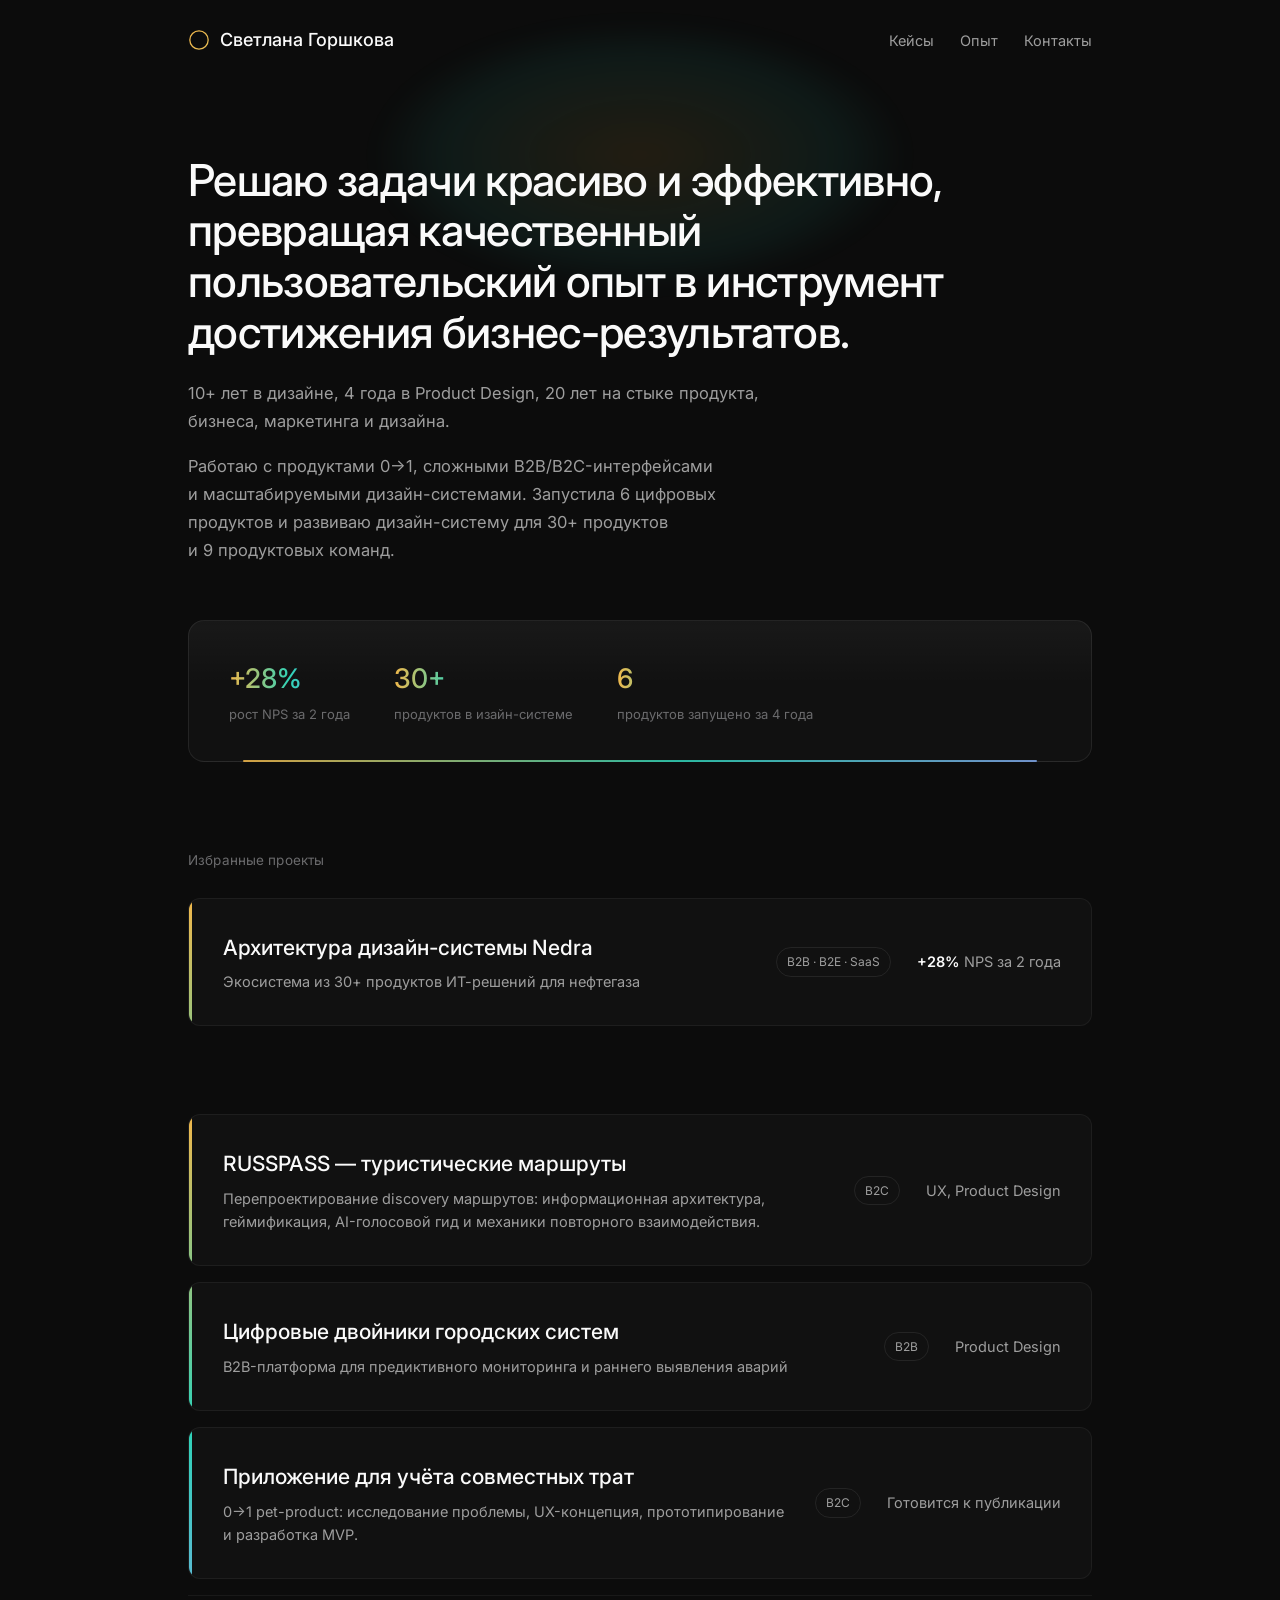
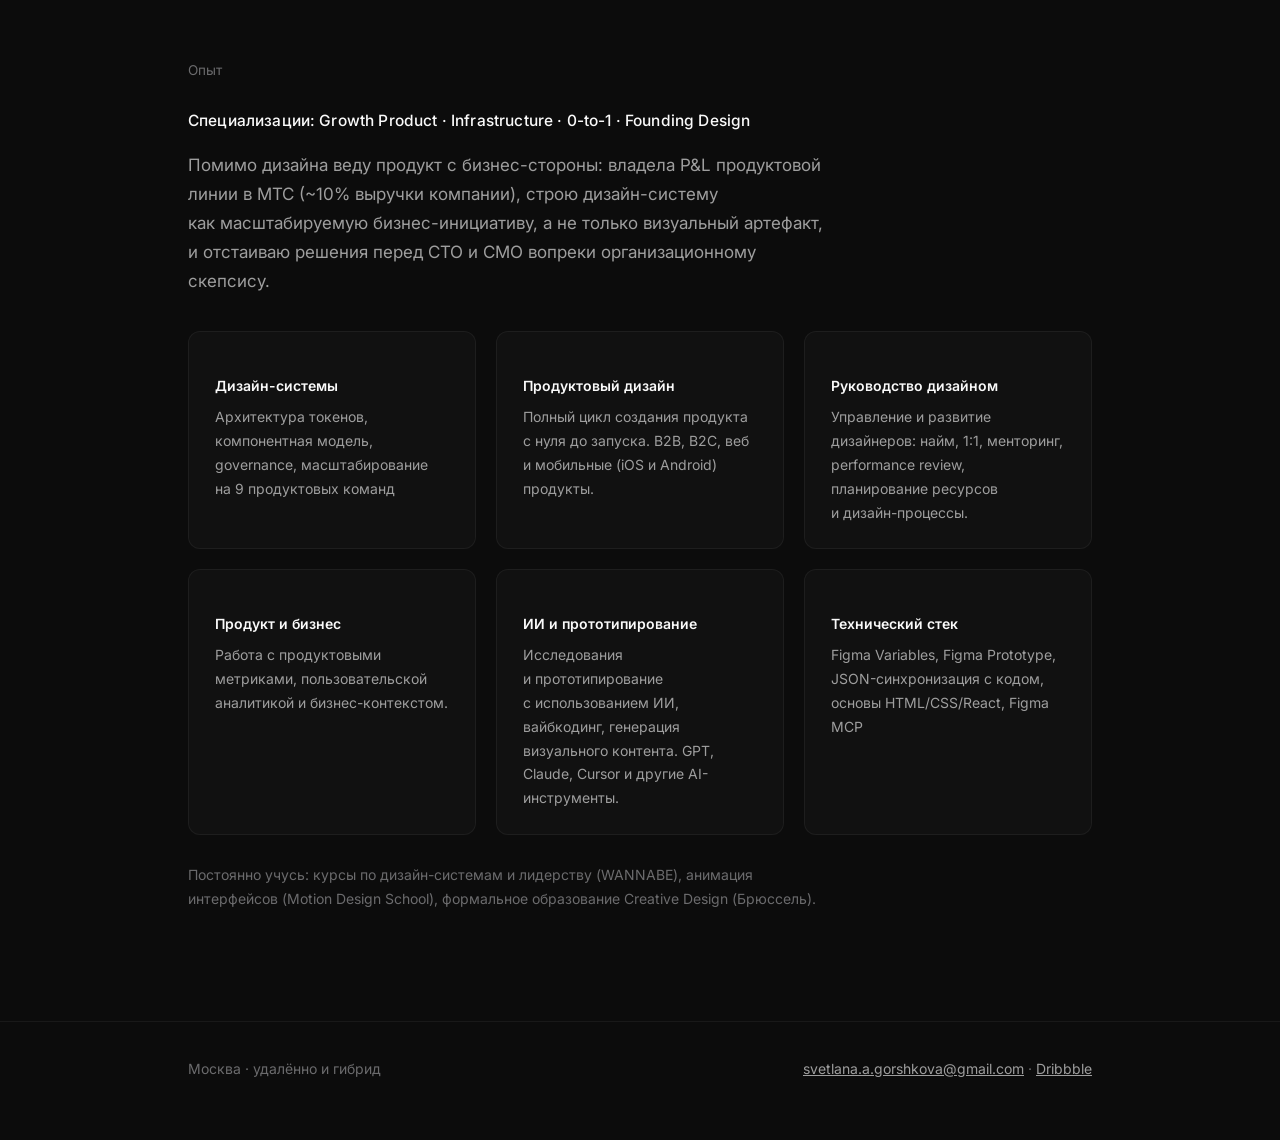
==== index.html @ e8f3c900 "Update index.html" ====
<!DOCTYPE html>
<html lang="ru">
<head>
<meta charset="UTF-8">
<meta name="viewport" content="width=device-width, initial-scale=1">
<title>Светлана Горшкова — Lead Product Design</title>
<meta name="description" content="Lead Product Design. Строю дизайн-системы для&nbsp;мультипродуктовых экосистем, веду продукты от&nbsp;идеи до&nbsp;продакшена.">
<link rel="stylesheet" href="styles.css">
</head>
<body>

<nav class="topnav">
  <div class="wrap">
    <a href="index.html" class="brand">
      <svg class="mark" viewBox="0 0 24 24" fill="none"><circle cx="12" cy="12" r="10" stroke="url(#g1)" stroke-width="1.4"/><defs><linearGradient id="g1" x1="0" y1="0" x2="24" y2="24"><stop offset="0%" stop-color="#F2B84B"/><stop offset="55%" stop-color="#2FD3B8"/><stop offset="100%" stop-color="#7FA6E8"/></linearGradient></defs></svg>
      Светлана Горшкова
    </a>
    <div class="links">
      <a href="#cases">Кейсы</a>
      <a href="#about">Опыт</a>
      <a href="#contact">Контакты</a>
    </div>
  </div>
</nav>

<header class="hero">
  <div class="hero-glow"></div>
  <div class="wrap">
    <h1 data-enter data-delay="0">Решаю задачи красиво и&nbsp;эффективно, превращая качественный пользовательский опыт в&nbsp;инструмент достижения бизнес-результатов.</h1>
    <p class="role" data-enter data-delay="120">10+ лет в&nbsp;дизайне, 4 года в&nbsp;Product Design, 20 лет на&nbsp;стыке продукта, бизнеса, маркетинга и&nbsp;дизайна.</p>
    <p class="role" data-enter data-delay="170">Работаю с&nbsp;продуктами 0→1, сложными B2B/B2C-интерфейсами и&nbsp;масштабируемыми дизайн-системами. Запустила 6&nbsp;цифровых продуктов и&nbsp;развиваю дизайн-систему для 30+ продуктов и&nbsp;9&nbsp;продуктовых команд.</p>

    <div class="stat-card" data-enter data-delay="260">
      <div class="stat-row">
        <div class="stat"><div class="num">+28%</div><div class="label">рост NPS за&nbsp;2&nbsp;года</div></div>
        <div class="stat"><div class="num">30+</div><div class="label">продуктов в&nbsp;изайн-системе</div></div>
        <div class="stat"><div class="num">6</div><div class="label">продуктов запущено за&nbsp;4&nbsp;года</div></div>
      </div>
    </div>
  </div>
</header>

<main class="wrap">
  <section id="cases" class="case-list">
    <div class="section-label" data-enter data-delay="320">Избранные проекты</div>

  <a href="case-nedra-design-system.html" class="case-row navy" data-enter data-delay="360">
      <span class="meta">
        <div class="ctitle">Архитектура дизайн-системы Nedra</div>
        <div class="csub">Экосистема из&nbsp;30+&nbsp;продуктов ИТ-решений для&nbsp;нефтегаза</div>
      </span>
      <span class="tag">B2B · B2E · SaaS</span>
      <span class="cresult"><strong>+28%</strong> NPS за&nbsp;2&nbsp;года</span>
    </a>
  </section>
  
  <a href="case-russpass.html" class="case-row amber" data-enter data-delay="410">
      <span class="meta">
        <div class="ctitle">RUSSPASS — туристические маршруты</div>
        <div class="csub">Перепроектирование discovery маршрутов: информационная архитектура, геймификация, AI-голосовой гид и&nbsp;механики повторного взаимодействия.</div>
      </span>
      <span class="tag">B2C</span>
      <span class="cresult">UX, Product Design</span>
    </a>

    <a href="case-mosvodokanal.html" class="case-row teal" data-enter data-delay="460">
      <span class="meta">
        <div class="ctitle">Цифровые двойники городских систем</div>
        <div class="csub">B2B-платформа для предиктивного мониторинга и&nbsp;раннего выявления аварий</div>
      </span>
      <span class="tag">B2B</span>
      <span class="cresult">Product Design</span>
    </a>

    <a href="case-chesnok.html" class="case-row brick" data-enter data-delay="510">
      <span class="meta">
        <div class="ctitle">Приложение для&nbsp;учёта совместных трат</div>
        <div class="csub">0→1 pet-product: исследование проблемы, UX-концепция, прототипирование и&nbsp;разработка MVP.</div>
      </span>
      <span class="tag">B2C</span>
      <span class="cresult">Готовится к&nbsp;публикации</span>
    </a>

  <section id="about" class="about">
    <div class="section-label" data-enter data-delay="560">Опыт</div>
    <p style="max-width:640px; font-size:15.5px; font-weight:500; color:var(--heading); letter-spacing:0.01em;" data-enter data-delay="590">Специализации: Growth Product · Infrastructure · 0-to-1 · Founding Design</p>
    <p data-enter data-delay="620">Помимо дизайна веду продукт с&nbsp;бизнес-стороны: владела P&amp;L продуктовой линии в&nbsp;МТС (~10% выручки компании), строю дизайн-систему как&nbsp;масштабируемую бизнес-инициативу, а&nbsp;не&nbsp;только визуальный артефакт, и&nbsp;отстаиваю решения перед&nbsp;CTO и&nbsp;CMO вопреки организационному скепсису.</p>

    <div class="skills-grid">
      <div data-enter data-delay="660">
        <h4>Дизайн-системы</h4>
        <p>Архитектура токенов, компонентная модель, governance, масштабирование на&nbsp;9&nbsp;продуктовых команд</p>
      </div>
      <div data-enter data-delay="690">
        <h4>Продуктовый дизайн</h4>
        <p>Полный цикл создания продукта с&nbsp;нуля до&nbsp;запуска. B2B, B2C, веб и&nbsp;мобильные (iOS и&nbsp;Android) продукты.</p>
      </div>
      <div data-enter data-delay="720">
        <h4>Руководство дизайном</h4>
        <p>Управление и&nbsp;развитие дизайнеров: найм, 1:1, менторинг, performance review, планирование ресурсов и&nbsp;дизайн-процессы.</p>
      </div>
      <div data-enter data-delay="750">
        <h4>Продукт и бизнес</h4>
        <p>Работа с&nbsp;продуктовыми метриками, пользовательской аналитикой и&nbsp;бизнес-контекстом.</p>
      </div>
      <div data-enter data-delay="780">
        <h4>ИИ и прототипирование</h4>
        <p>Исследования и&nbsp;прототипирование с&nbsp;использованием ИИ, вайбкодинг, генерация визуального контента. GPT, Claude, Cursor и&nbsp;другие AI-инструменты.</p>
      </div>
      <div data-enter data-delay="810">
        <h4>Технический стек</h4>
        <p>Figma Variables, Figma Prototype, JSON-синхронизация с&nbsp;кодом, основы HTML/CSS/React, Figma MCP</p>
      </div>
    </div>

    <p style="margin-top:28px; font-size:14px; color:var(--faint);" data-enter data-delay="850">Постоянно учусь: курсы по&nbsp;дизайн-системам и&nbsp;лидерству (WANNABE), анимация интерфейсов (Motion Design School), формальное образование Creative Design (Брюссель).</p>
  </section>
</main>

<footer>
  <div class="wrap" style="display:flex; justify-content:space-between; flex-wrap:wrap; gap:12px; width:100%;">
    <span>Москва &middot; удалённо и&nbsp;гибрид</span>
    <span><a href="mailto:svetlana.a.gorshkova@gmail.com">svetlana.a.gorshkova@gmail.com</a> &middot; <a href="https://dribbble.com/hagedis">Dribbble</a></span>
  </div>
</footer>

<script src="entrance.js"></script>
</body>
</html>
---- styles.css ----
@import url('https://fonts.googleapis.com/css2?family=Inter:wght@400;500;600;700&display=swap');

:root {
  --bg: #0c0c0c;
  --box: #111111;
  --box-raised: #161616;
  --hairline: rgba(255,255,255,0.08);
  --hairline-soft: rgba(255,255,255,0.055);
  --heading: #fafafa;
  --subtitle: #9e9e9e;
  --faint: #6b6b6d;

  --teal: #2FD3B8;
  --teal-dim: rgba(47,211,184,0.14);
  --amber: #F2B84B;
  --amber-dim: rgba(242,184,75,0.14);
  --brick: #F0836A;
  --brick-dim: rgba(240,131,106,0.14);
  --navy: #7FA6E8;
  --navy-dim: rgba(127,166,232,0.14);

  --grad: linear-gradient(90deg, var(--amber) 0%, var(--teal) 55%, var(--navy) 100%);
  --max-w: 720px;
}

* { box-sizing: border-box; }
html { scroll-behavior: smooth; overflow-x: hidden; }
body { overflow-x: hidden; }
@media (prefers-reduced-motion: reduce) { html { scroll-behavior: auto; } }

body {
  margin: 0;
  background: var(--bg);
  color: var(--heading);
  font-family: 'Inter', -apple-system, sans-serif;
  font-size: 17px;
  line-height: 1.6;
  -webkit-font-smoothing: antialiased;
}

h1, h2, h3 {
  font-family: 'Inter', -apple-system, sans-serif;
  font-weight: 500;
  letter-spacing: -0.02em;
  line-height: 1.15;
  color: var(--heading);
  margin: 0;
}

a { color: inherit; }
img, svg { max-width: 100%; display: block; }

.wrap { max-width: 960px; margin: 0 auto; padding: 0 28px; }
.narrow { max-width: var(--max-w); margin: 0 auto; padding: 0 28px; }

/* ===== entrance ===== */
[data-enter] { opacity: 0; }
.hl-mask { display: block; overflow: hidden; padding-bottom: 0.16em; margin-bottom: -0.16em; }
.hl-line { display: block; opacity: 0; transform: translateY(60%); }
html.entrance-off [data-enter] { opacity: 1 !important; }
html.entrance-off .hl-line { opacity: 1 !important; transform: none !important; }

/* ===== nav ===== */
.topnav { padding: 26px 0 0; }
.topnav .wrap { display: flex; justify-content: space-between; align-items: center; gap: 16px; flex-wrap: wrap; }
.topnav .brand { font-family: 'Inter', sans-serif; font-size: 18px; font-weight: 500; text-decoration: none; color: var(--heading); display:flex; align-items:center; gap:10px; }
.topnav .brand .mark { width: 22px; height: 22px; flex-shrink: 0; }
.topnav .links { display: flex; gap: 26px; font-size: 14.5px; color: var(--subtitle); }
.topnav .links a { text-decoration: none; transition: color .18s ease; }
.topnav .links a:hover { color: var(--heading); }

/* ===== hero ===== */
.hero { padding: 100px 0 0; position: relative; }
.hero-glow {
  position: absolute; top: -80px; left: 50%; transform: translateX(-50%);
  width: 720px; height: 360px; pointer-events: none; z-index: 0;
  background: radial-gradient(closest-side, rgba(242,184,75,0.10), rgba(47,211,184,0.07) 55%, transparent 75%);
  filter: blur(10px);
}
.hero > .wrap { position: relative; z-index: 1; }
.hero h1 {
  font-size: clamp(30px, 4.4vw, 44px);
  max-width: 800px;
  letter-spacing: -0.015em;
}
.hero .role { margin-top: 22px; font-size: 16.5px; color: var(--subtitle); max-width: 600px; line-height: 1.7; }
.hero .role + .role { margin-top: 14px; }

/* composer-style card for stats */
.stat-card {
  margin-top: 56px;
  background: linear-gradient(180deg, rgba(255,255,255,0.03), rgba(255,255,255,0) 45%), var(--box);
  border: 1px solid var(--hairline);
  border-radius: 16px;
  padding: 36px clamp(24px,3.5vw,40px);
  position: relative;
  isolation: isolate;
}
.stat-card::after {
  content: ""; position: absolute; left: 6%; right: 6%; bottom: -1px; height: 2px;
  background: var(--grad); border-radius: 2px; opacity: 0.85; z-index: -1;
  filter: blur(0.3px);
}
.stat-row { display: flex; flex-wrap: wrap; gap: 44px; }
.stat .num {
  font-family: 'Inter', sans-serif; font-size: 27px; font-weight: 500;
  background-image: var(--grad);
  background-size: 110px 100%;
  background-repeat: no-repeat;
  -webkit-background-clip: text; background-clip: text; color: transparent;
}
.stat .label { font-size: 13px; color: var(--faint); margin-top: 4px; }

/* ===== case list ===== */
.case-list { margin: 88px 0; }
.section-label { font-size: 13.5px; color: var(--faint); margin-bottom: 26px; letter-spacing: 0.01em; }
.case-row {
  display: flex; align-items: center; gap: 26px;
  padding: 32px 30px 32px 34px; margin-bottom: 16px;
  border: 1px solid var(--hairline-soft);
  border-radius: 12px;
  background: var(--box);
  text-decoration: none; color: inherit;
  position: relative; overflow: hidden;
  transition: border-color .2s ease, background .2s ease, transform .2s ease;
}
.case-row::before {
  content: ""; position: absolute; left: 0; top: 0; bottom: 0; width: 3px;
  background-image: linear-gradient(180deg, var(--amber) 0%, var(--teal) 50%, var(--navy) 100%);
  background-repeat: no-repeat;
  background-size: 100% 560px;
}
.case-row:nth-of-type(1)::before { background-position: 0 0; }
.case-row:nth-of-type(2)::before { background-position: 0 -140px; }
.case-row:nth-of-type(3)::before { background-position: 0 -280px; }
.case-row:nth-of-type(4)::before { background-position: 0 -420px; }
.case-row:hover { background: var(--box-raised); transform: translateY(-1px); border-color: var(--hairline); }
.case-row .meta { flex: 1; min-width: 0; }
.case-row .ctitle { font-family: 'Inter', sans-serif; font-size: 21px; font-weight: 500; }
.case-row .csub { font-size: 14.5px; color: var(--subtitle); margin-top: 6px; }
.case-row .cresult { font-size: 14.5px; color: var(--subtitle); text-align: right; white-space: nowrap; flex-shrink: 0; }
.case-row .cresult strong { color: var(--heading); font-weight: 600; }
.case-row .tag { font-size: 12px; color: var(--subtitle); border: 1px solid var(--hairline); border-radius: 999px; padding: 4px 10px; flex-shrink: 0; }

/* ===== about ===== */
.about { padding: 64px 0 96px; border-top: 1px solid var(--hairline-soft); }
.about p { max-width: 640px; color: var(--subtitle); line-height: 1.7; }
.skills-grid { display: grid; grid-template-columns: repeat(auto-fit, minmax(220px,1fr)); gap: 20px; margin-top: 36px; }
.skills-grid > div { background: var(--box); border: 1px solid var(--hairline-soft); border-radius: 12px; padding: 24px 26px; }
.skills-grid h4 { font-size: 14px; font-weight: 600; margin-bottom: 8px; color: var(--heading); }
.skills-grid p { font-size: 14px; color: var(--subtitle); margin: 0; }

footer { padding: 36px 0 60px; border-top: 1px solid var(--hairline-soft); font-size: 14px; color: var(--faint); display: flex; justify-content: space-between; flex-wrap: wrap; gap: 12px; }
footer a { text-decoration: underline; color: var(--subtitle); }

/* ===== case pages ===== */
.case-hero { padding: 24px 0 40px; }
.case-hero .back { display: inline-block; font-size: 14px; color: var(--faint); text-decoration: none; margin-bottom: 26px; }
.case-hero .back:hover { color: var(--heading); }
.case-hero .eyebrow-badge { display: inline-block; font-size: 12.5px; padding: 5px 12px; border-radius: 999px; margin-bottom: 18px; border: 1px solid var(--hairline); }
.case-hero .eyebrow-badge.teal { color: var(--teal); background: var(--teal-dim); }
.case-hero .eyebrow-badge.amber { color: var(--amber); background: var(--amber-dim); }
.case-hero .eyebrow-badge.brick { color: var(--brick); background: var(--brick-dim); }
.case-hero .eyebrow-badge.navy { color: var(--navy); background: var(--navy-dim); }
.case-hero h1 { font-size: clamp(27px, 4vw, 36px); }
.case-hero .dek { margin-top: 16px; font-size: 17px; color: var(--subtitle); max-width: 620px; }
.facts-row { display: flex; flex-wrap: wrap; gap: 30px; margin-top: 30px; padding-top: 22px; border-top: 1px solid var(--hairline-soft); }
.facts-row .fact .k { font-size: 12.5px; color: var(--faint); margin-bottom: 3px; }
.facts-row .fact .v { font-size: 14.5px; font-weight: 500; }
.nda-note { margin-top: 22px; padding: 13px 16px; background: var(--navy-dim); color: var(--navy); font-size: 14px; border-radius: 8px; max-width: 560px; border: 1px solid var(--hairline); }

.case-body { padding-bottom: 80px; }
.case-body section { margin: 48px 0; }
.case-body h2 { font-size: 23px; margin-bottom: 15px; }
.case-body h3 { font-size: 17px; margin: 22px 0 10px; color: var(--heading); }
.case-body p { color: var(--subtitle); margin: 0 0 14px; }
.case-body ul, .case-body ol { color: var(--subtitle); padding-left: 22px; margin: 0 0 14px; }
.case-body li { margin-bottom: 8px; }
.case-body strong { color: var(--heading); }

.alt-list { list-style: none; padding: 0; margin: 18px 0; }
.alt-list li { display: flex; gap: 14px; padding: 14px 0; border-top: 1px solid var(--hairline-soft); }
.alt-list li:last-child { border-bottom: 1px solid var(--hairline-soft); }
.alt-mark { flex-shrink: 0; width: 22px; height: 22px; border-radius: 50%; display: flex; align-items: center; justify-content: center; font-size: 12px; margin-top: 2px; }
.alt-mark.yes { background: var(--teal-dim); color: var(--teal); }
.alt-mark.no { background: rgba(255,255,255,0.06); color: var(--faint); }
.alt-list .alt-title { font-weight: 600; color: var(--heading); margin-bottom: 3px; }
.alt-list .alt-desc { font-size: 14.5px; color: var(--subtitle); }

.result-grid { display: grid; grid-template-columns: repeat(auto-fit, minmax(140px,1fr)); gap: 22px; margin: 22px 0; }
.result-grid .num { font-family: 'Inter', sans-serif; font-size: 30px; font-weight: 500; background: var(--grad); -webkit-background-clip: text; background-clip: text; color: transparent; }
.result-grid .label { font-size: 13.5px; color: var(--subtitle); margin-top: 4px; }
.result-grid .forecast-tag { display: block; font-size: 11px; color: var(--faint); margin-top: 3px; }

.placeholder-shot { border-radius: 10px; aspect-ratio: 16/10; margin: 22px 0; position: relative; overflow: hidden; border: 1px solid var(--hairline); background: var(--box-raised); }
.placeholder-shot::after { content: ""; position: absolute; inset: 0; background: linear-gradient(135deg, rgba(255,255,255,0.04), transparent 60%); }
.placeholder-shot .cap { position: absolute; bottom: 12px; left: 14px; font-size: 12px; color: var(--faint); z-index: 1; }

.quote-block { border-left: 2px solid var(--teal); padding: 4px 0 4px 20px; margin: 22px 0; font-family: 'Inter', sans-serif; font-style: italic; font-size: 18px; color: var(--heading); }

.next-case { border-top: 1px solid var(--hairline-soft); padding: 36px 0; margin-top: 36px; }
.next-case .k { font-size: 12.5px; color: var(--faint); margin-bottom: 6px; }
.next-case a { font-family: 'Inter', sans-serif; font-size: 21px; text-decoration: none; }
.next-case a:hover { color: var(--teal); }

@media (max-width: 640px) {
  .case-row { flex-direction: column; align-items: flex-start; gap: 12px; }
  .case-row .tag { order: 2; }
  .case-row .cresult { order: 3; width: 100%; text-align: left; }

  .case-row::before { background-size: 100% 1150px; }
  .case-row:nth-of-type(1)::before { background-position: 0 0; }
  .case-row:nth-of-type(2)::before { background-position: 0 -300px; }
  .case-row:nth-of-type(3)::before { background-position: 0 -580px; }
  .case-row:nth-of-type(4)::before { background-position: 0 -860px; }
}
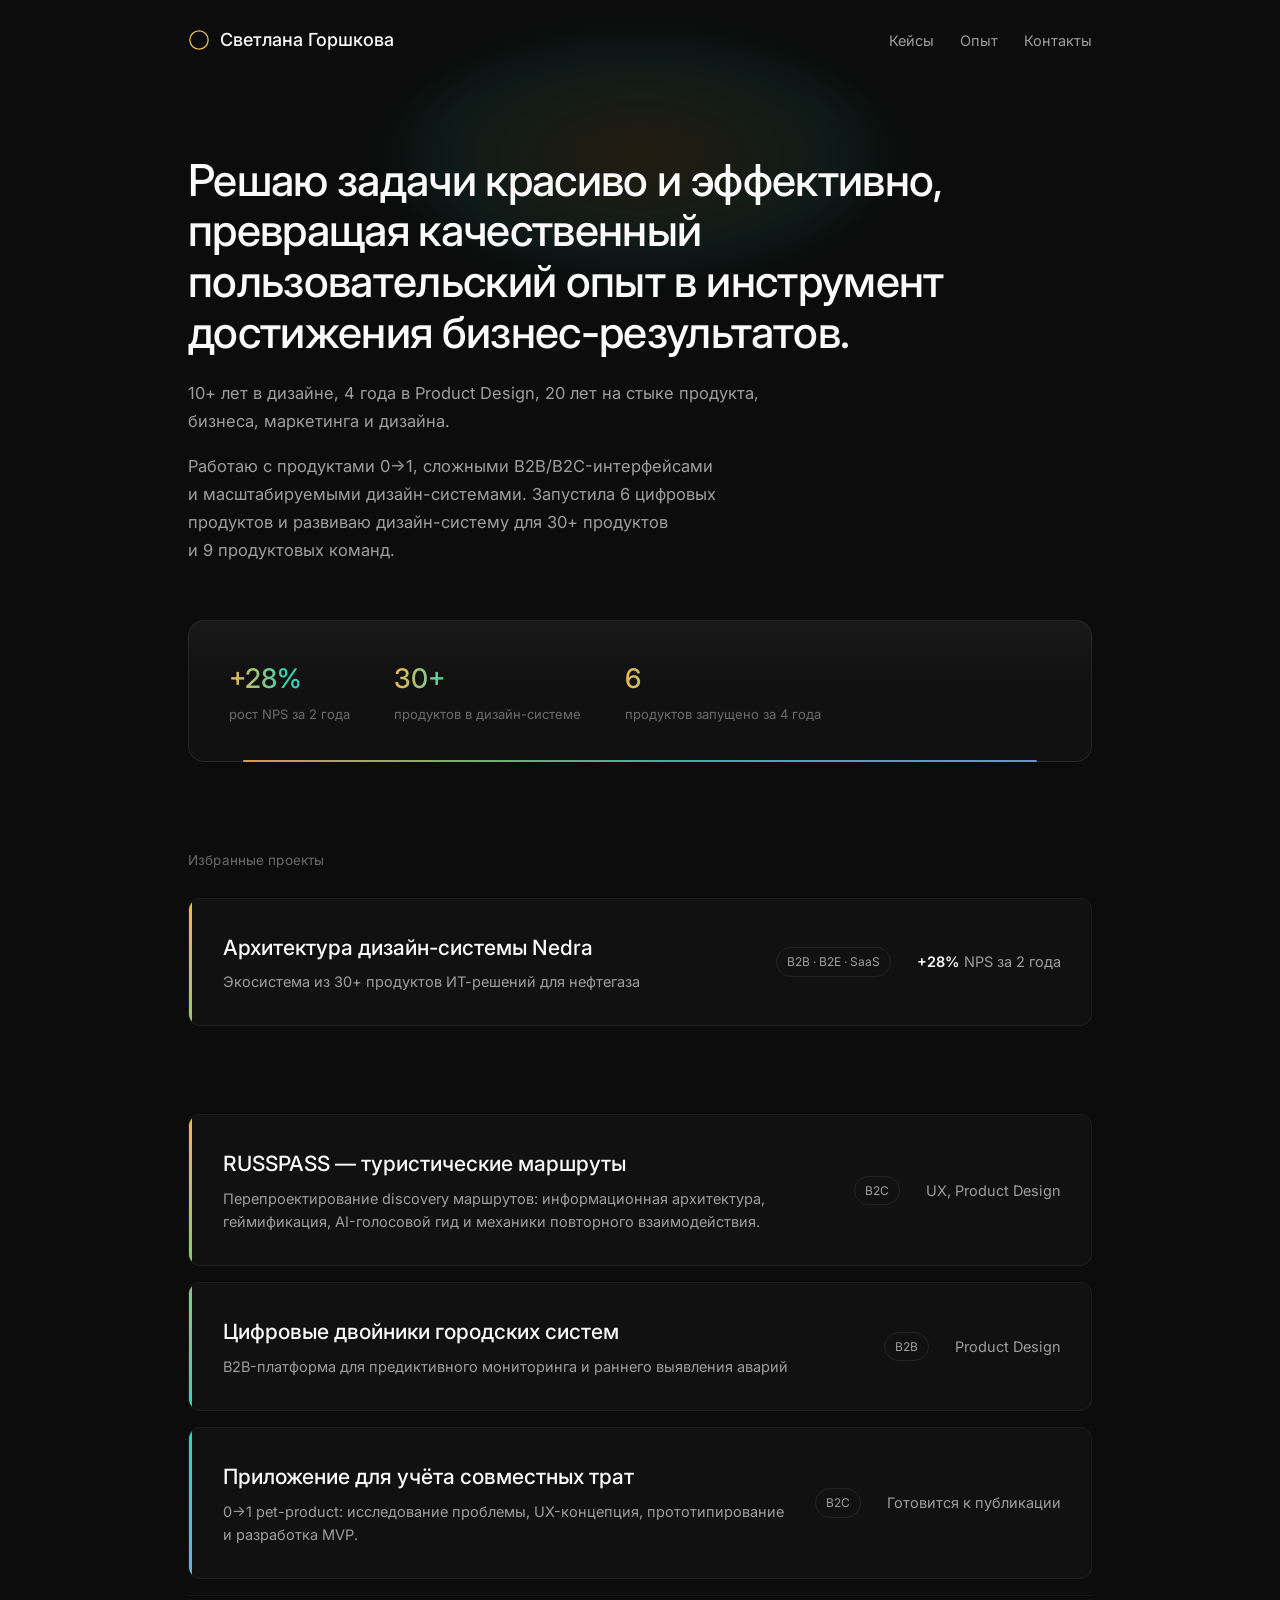
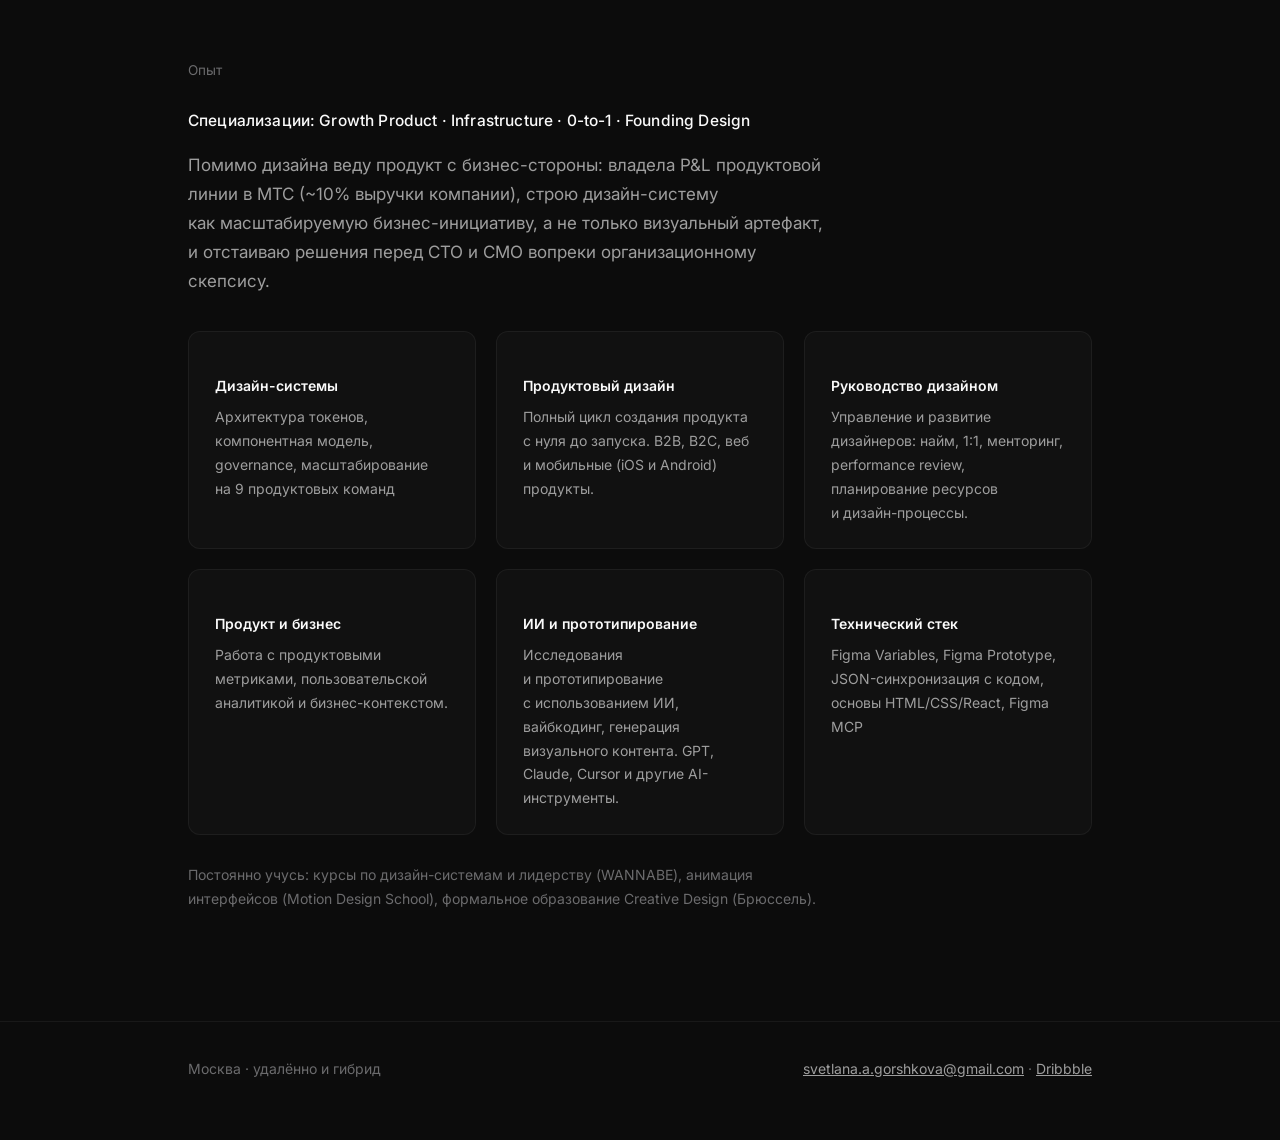
==== commit 93e98897: "Update index.html" ====
--- a/index.html
+++ b/index.html
@@ -33,7 +33,7 @@
     <div class="stat-card" data-enter data-delay="260">
       <div class="stat-row">
         <div class="stat"><div class="num">+28%</div><div class="label">рост NPS за&nbsp;2&nbsp;года</div></div>
-        <div class="stat"><div class="num">30+</div><div class="label">продуктов в&nbsp;изайн-системе</div></div>
+        <div class="stat"><div class="num">30+</div><div class="label">продуктов в&nbsp;дизайн-системе</div></div>
         <div class="stat"><div class="num">6</div><div class="label">продуктов запущено за&nbsp;4&nbsp;года</div></div>
       </div>
     </div>
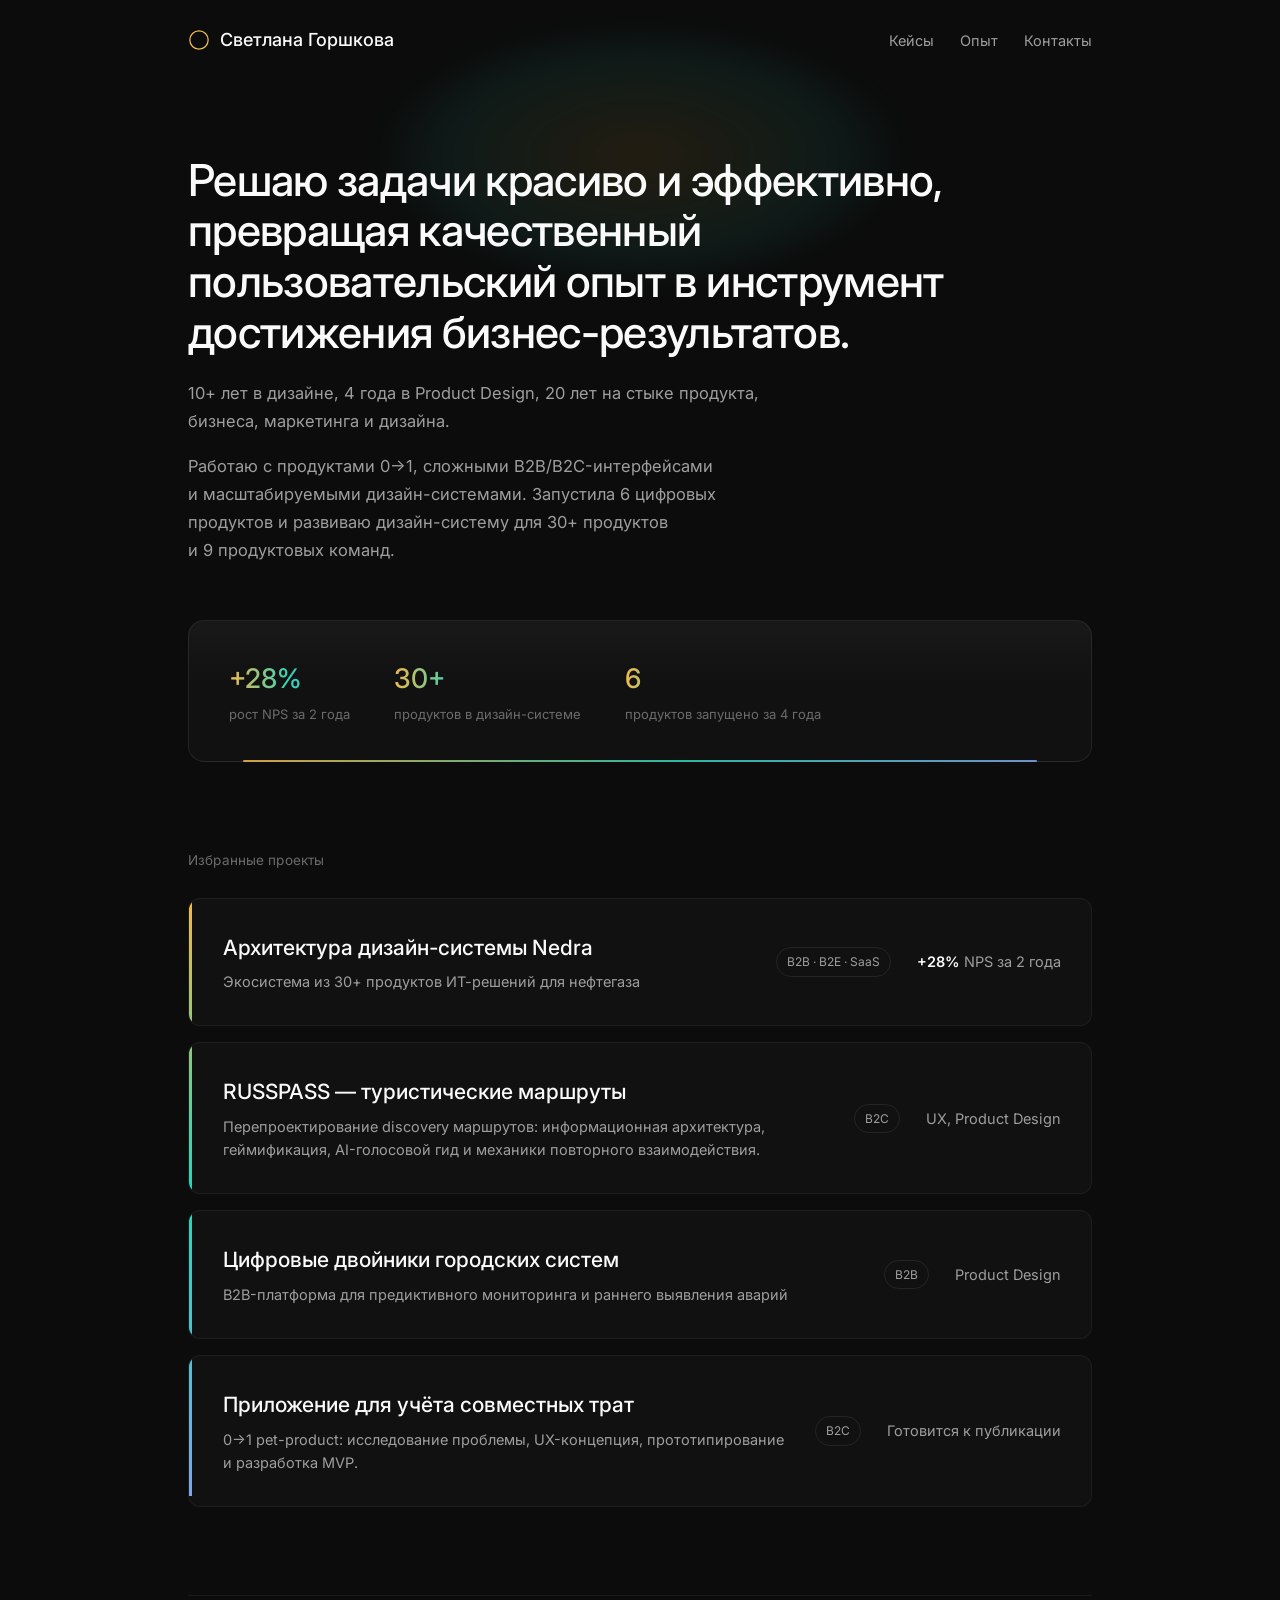
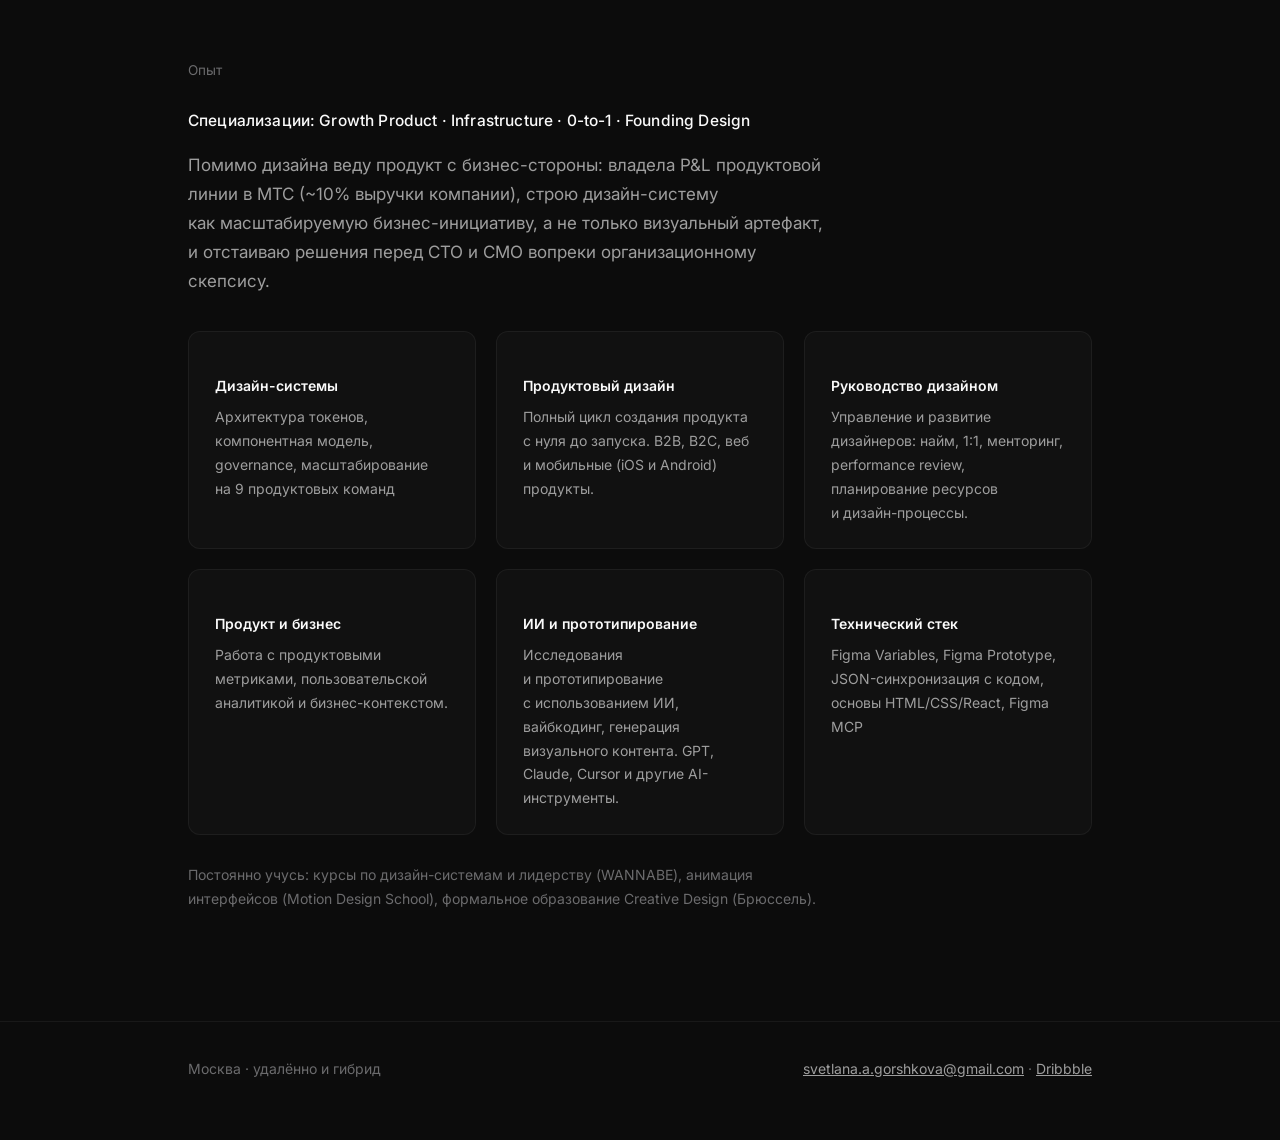
==== commit 4aa20606: "Update index.html" ====
--- a/index.html
+++ b/index.html
@@ -44,7 +44,7 @@
   <section id="cases" class="case-list">
     <div class="section-label" data-enter data-delay="320">Избранные проекты</div>
 
-  <a href="case-nedra-design-system.html" class="case-row navy" data-enter data-delay="360">
+    <a href="case-nedra-design-system.html" class="case-row navy" data-enter data-delay="360">
       <span class="meta">
         <div class="ctitle">Архитектура дизайн-системы Nedra</div>
         <div class="csub">Экосистема из&nbsp;30+&nbsp;продуктов ИТ-решений для&nbsp;нефтегаза</div>
@@ -52,9 +52,8 @@
       <span class="tag">B2B · B2E · SaaS</span>
       <span class="cresult"><strong>+28%</strong> NPS за&nbsp;2&nbsp;года</span>
     </a>
-  </section>
   
-  <a href="case-russpass.html" class="case-row amber" data-enter data-delay="410">
+    <a href="case-russpass.html" class="case-row amber" data-enter data-delay="410">
       <span class="meta">
         <div class="ctitle">RUSSPASS — туристические маршруты</div>
         <div class="csub">Перепроектирование discovery маршрутов: информационная архитектура, геймификация, AI-голосовой гид и&nbsp;механики повторного взаимодействия.</div>
@@ -80,6 +79,7 @@
       <span class="tag">B2C</span>
       <span class="cresult">Готовится к&nbsp;публикации</span>
     </a>
+  </section>
 
   <section id="about" class="about">
     <div class="section-label" data-enter data-delay="560">Опыт</div>
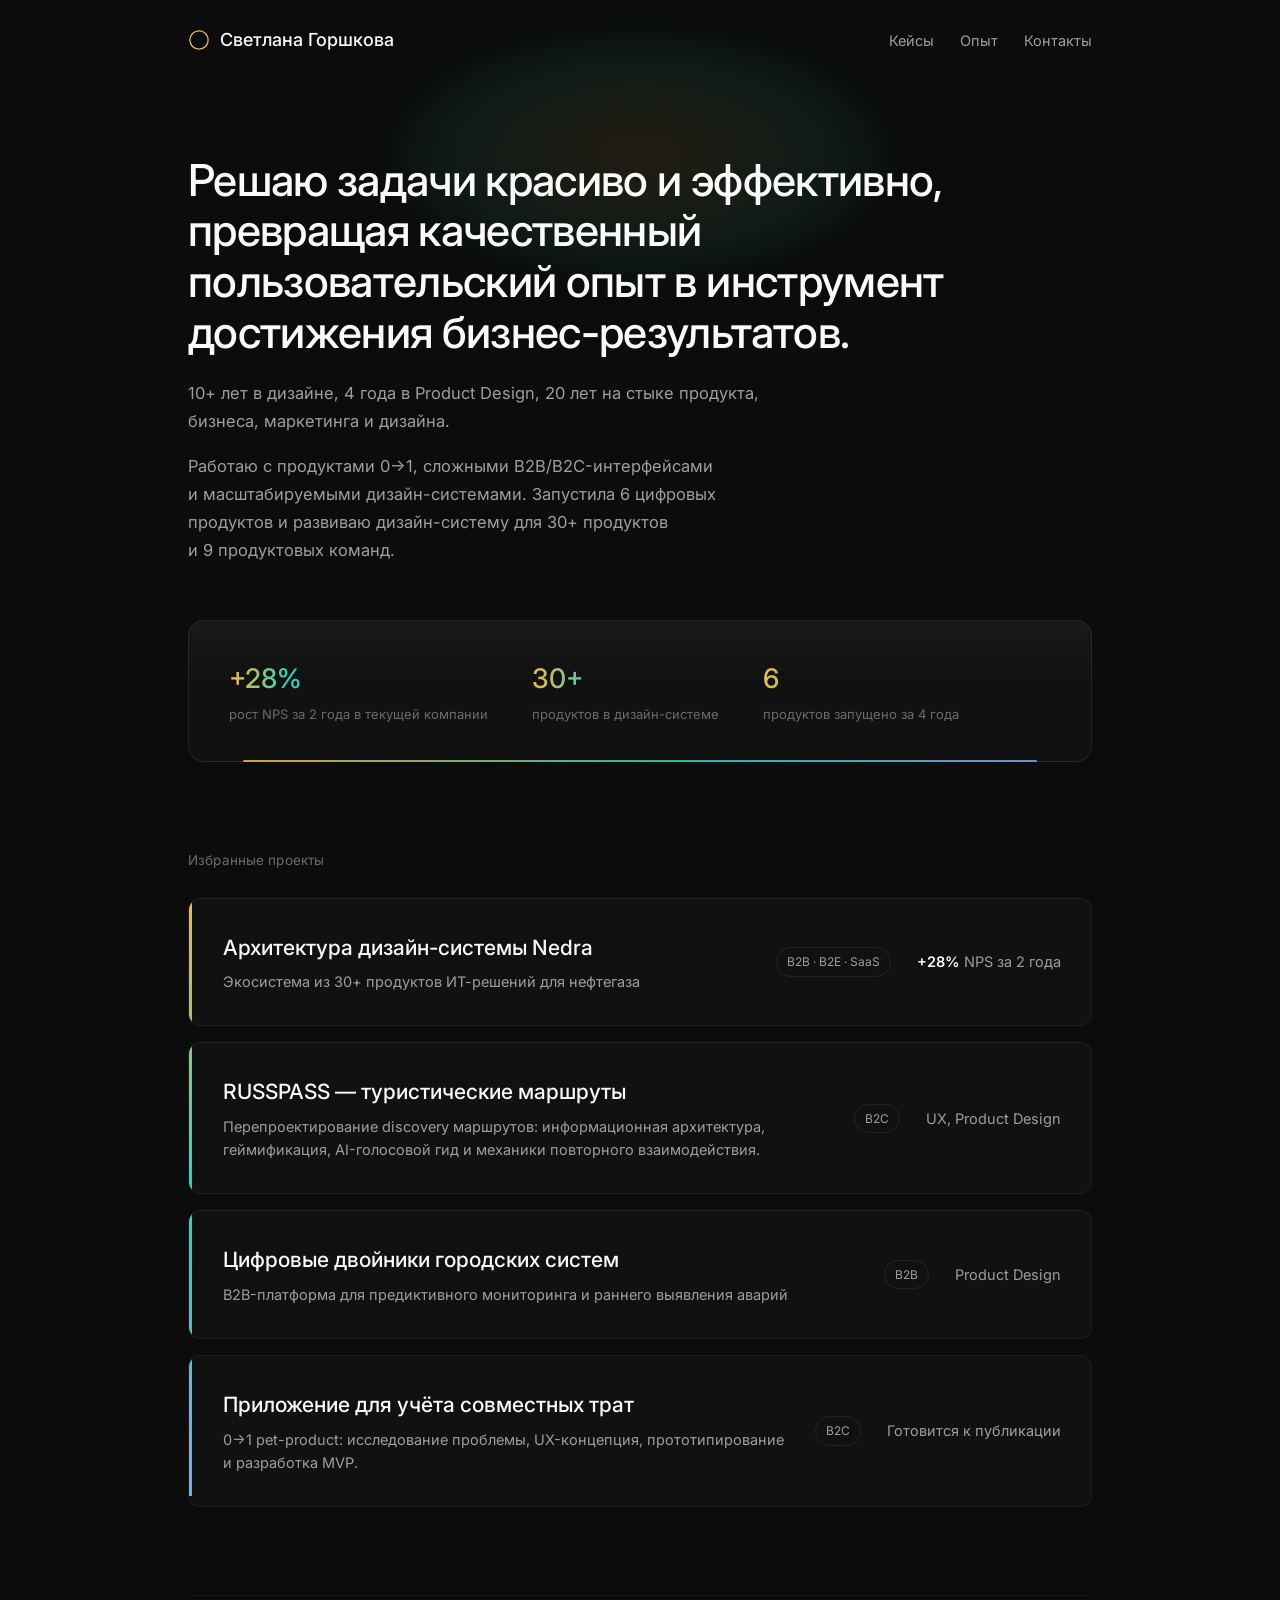
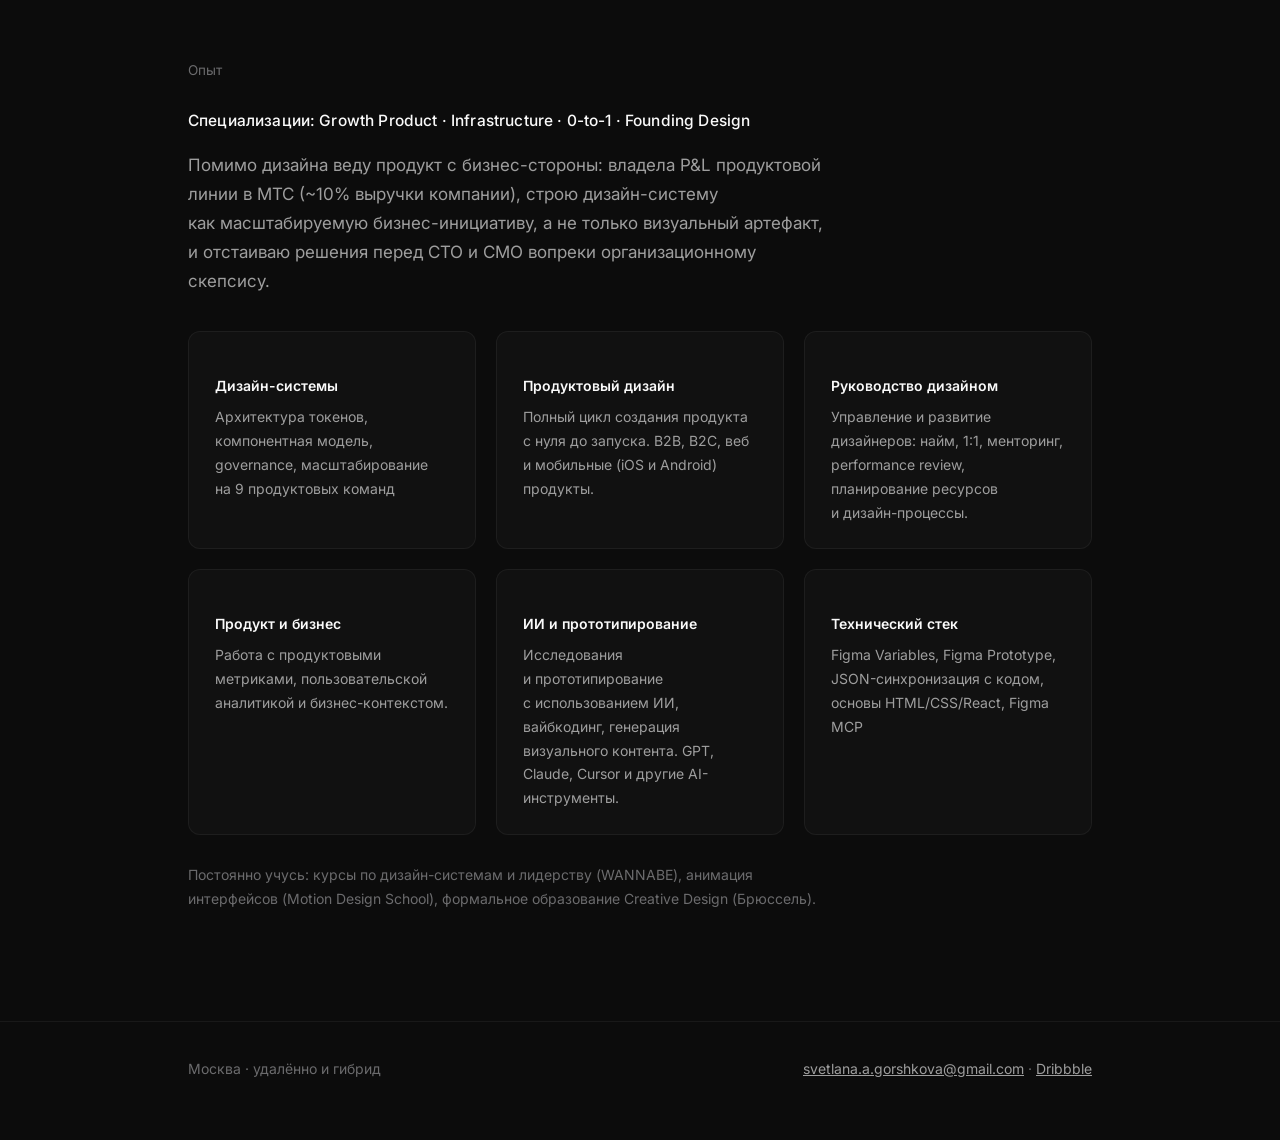
==== commit e3b0ab35: "Update index.html" ====
--- a/index.html
+++ b/index.html
@@ -32,7 +32,7 @@
 
     <div class="stat-card" data-enter data-delay="260">
       <div class="stat-row">
-        <div class="stat"><div class="num">+28%</div><div class="label">рост NPS за&nbsp;2&nbsp;года</div></div>
+        <div class="stat"><div class="num">+28%</div><div class="label">рост NPS за&nbsp;2&nbsp;года в&nbsp;текущей компании</div></div>
         <div class="stat"><div class="num">30+</div><div class="label">продуктов в&nbsp;дизайн-системе</div></div>
         <div class="stat"><div class="num">6</div><div class="label">продуктов запущено за&nbsp;4&nbsp;года</div></div>
       </div>
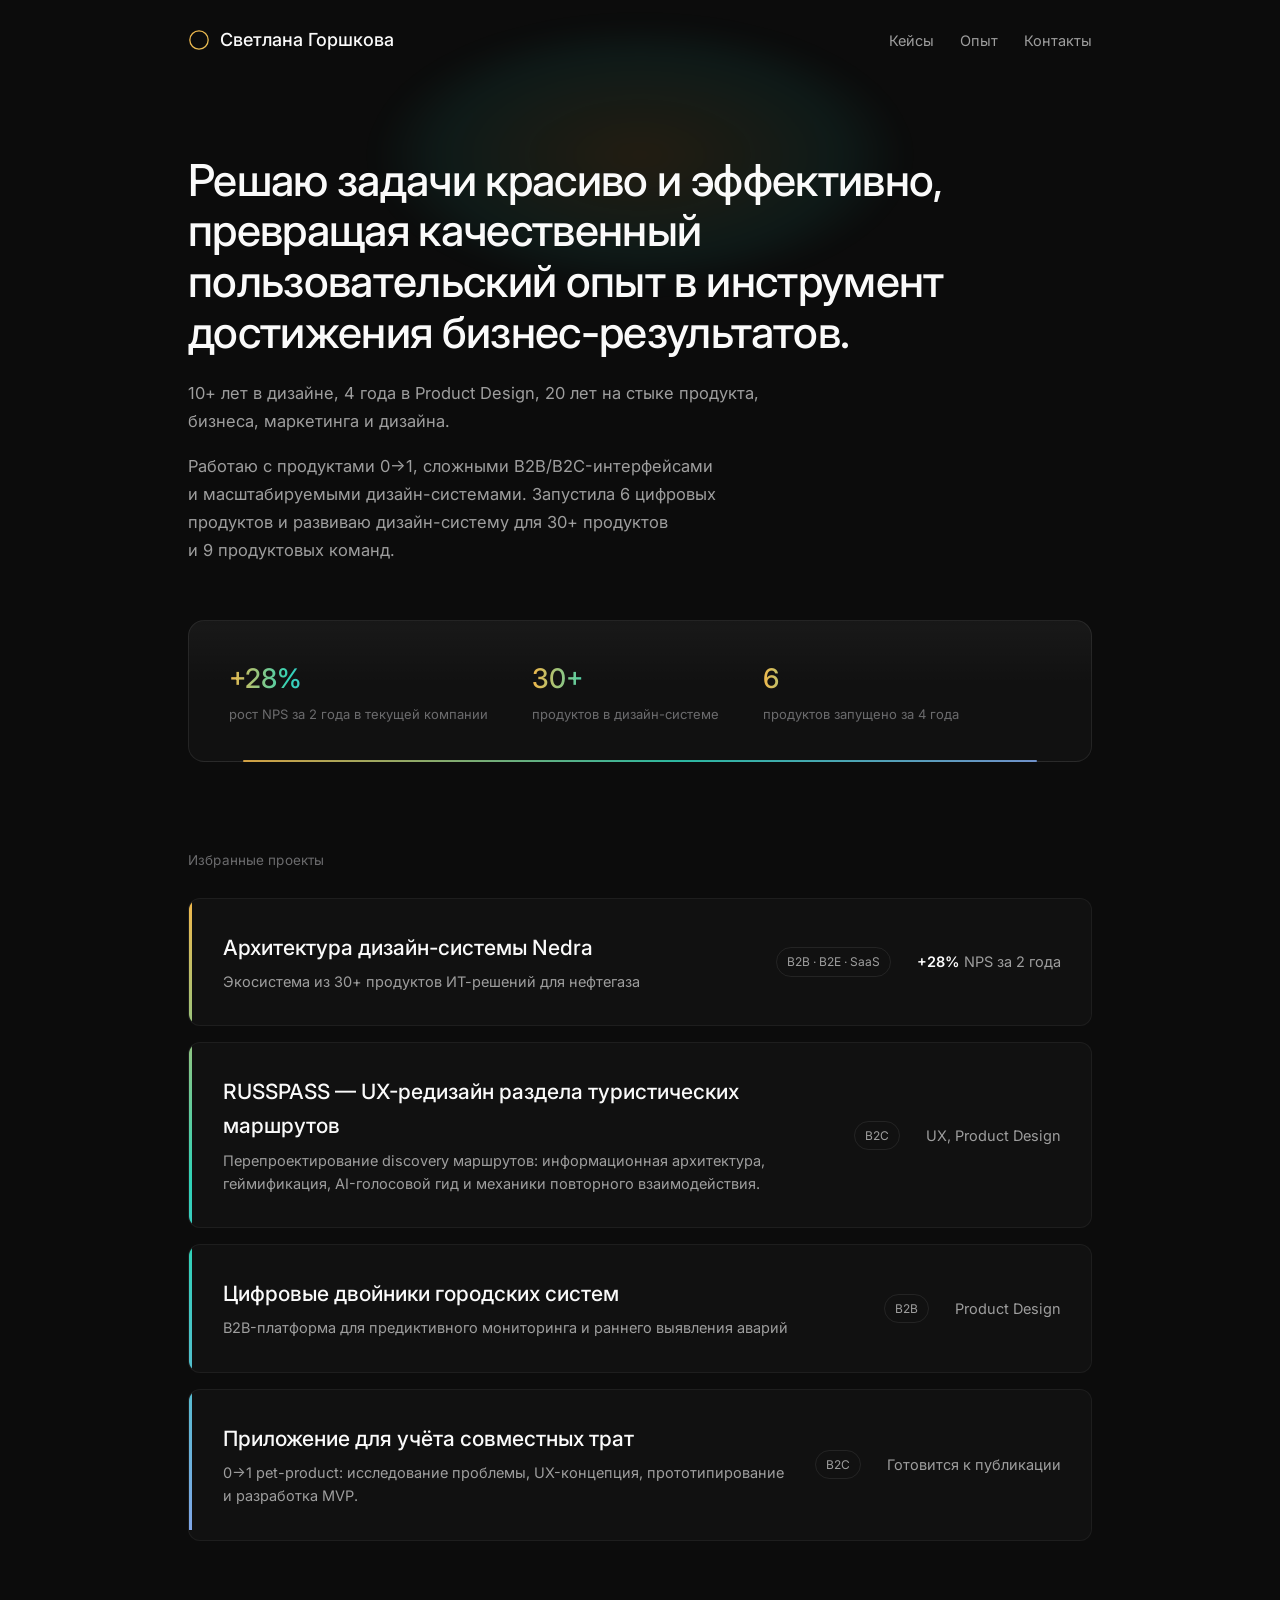
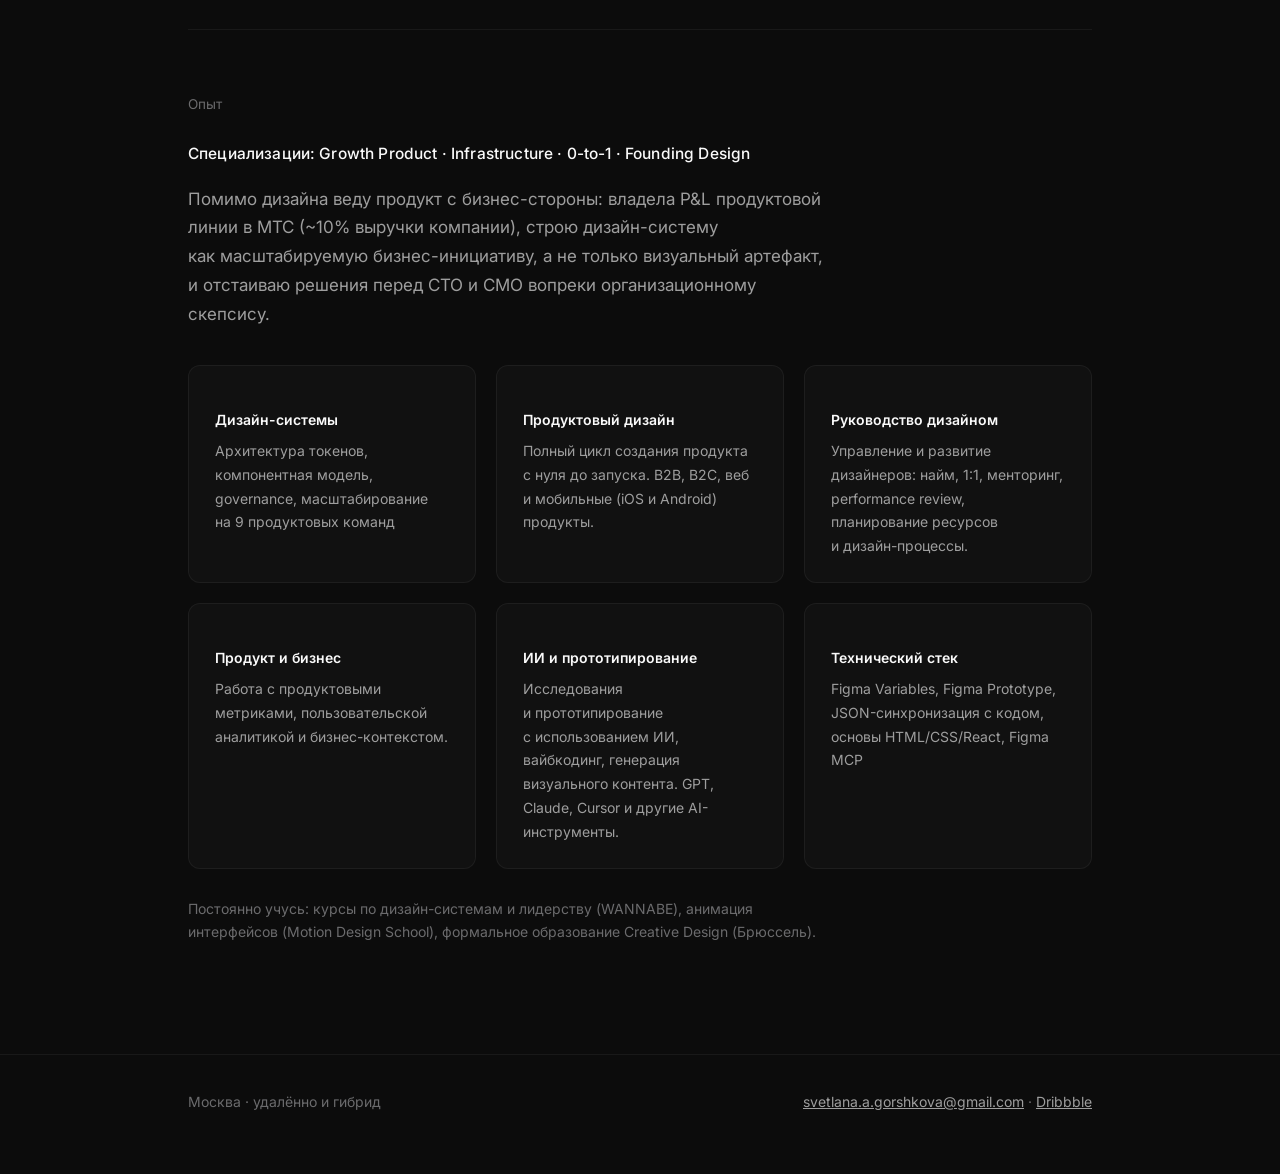
==== commit 9fc2405b: "Update index.html" ====
--- a/index.html
+++ b/index.html
@@ -55,7 +55,7 @@
   
     <a href="case-russpass.html" class="case-row amber" data-enter data-delay="410">
       <span class="meta">
-        <div class="ctitle">RUSSPASS — туристические маршруты</div>
+        <div class="ctitle">RUSSPASS — UX-редизайн раздела туристических маршрутов</div>
         <div class="csub">Перепроектирование discovery маршрутов: информационная архитектура, геймификация, AI-голосовой гид и&nbsp;механики повторного взаимодействия.</div>
       </span>
       <span class="tag">B2C</span>
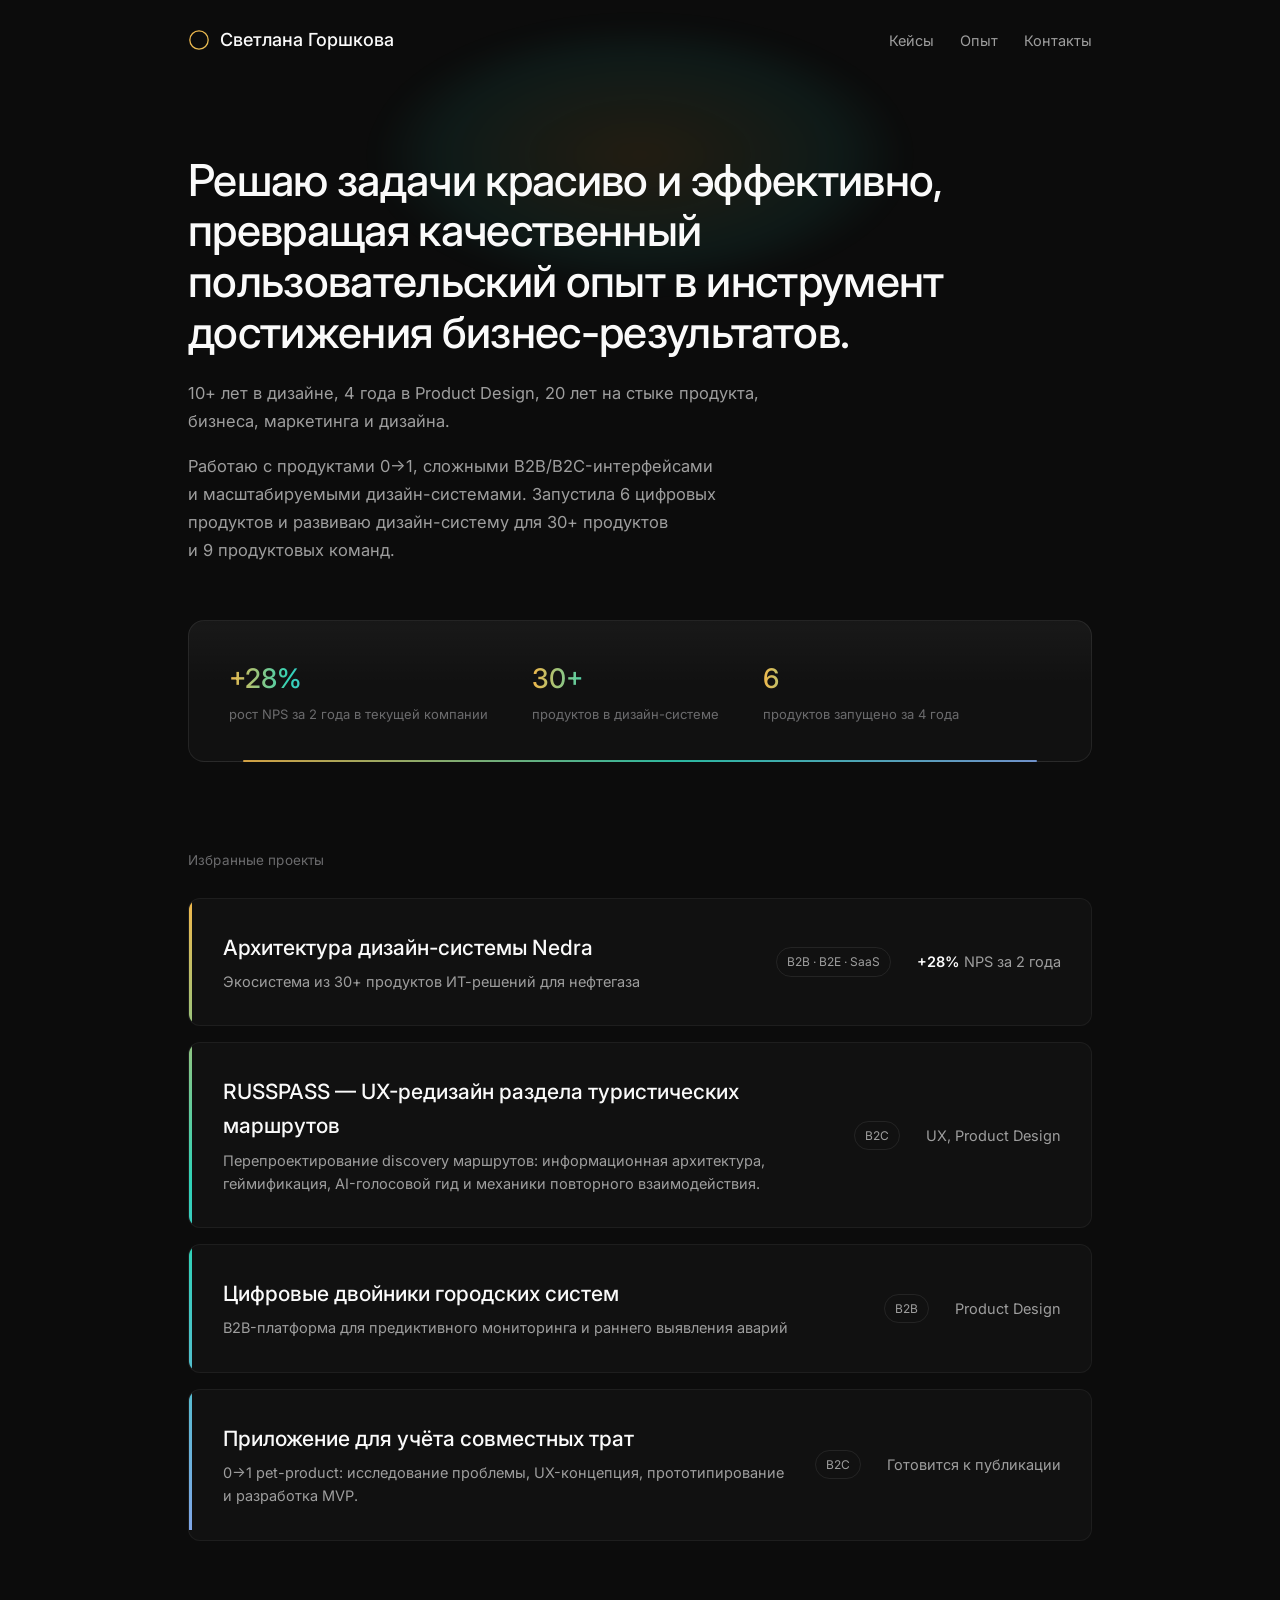
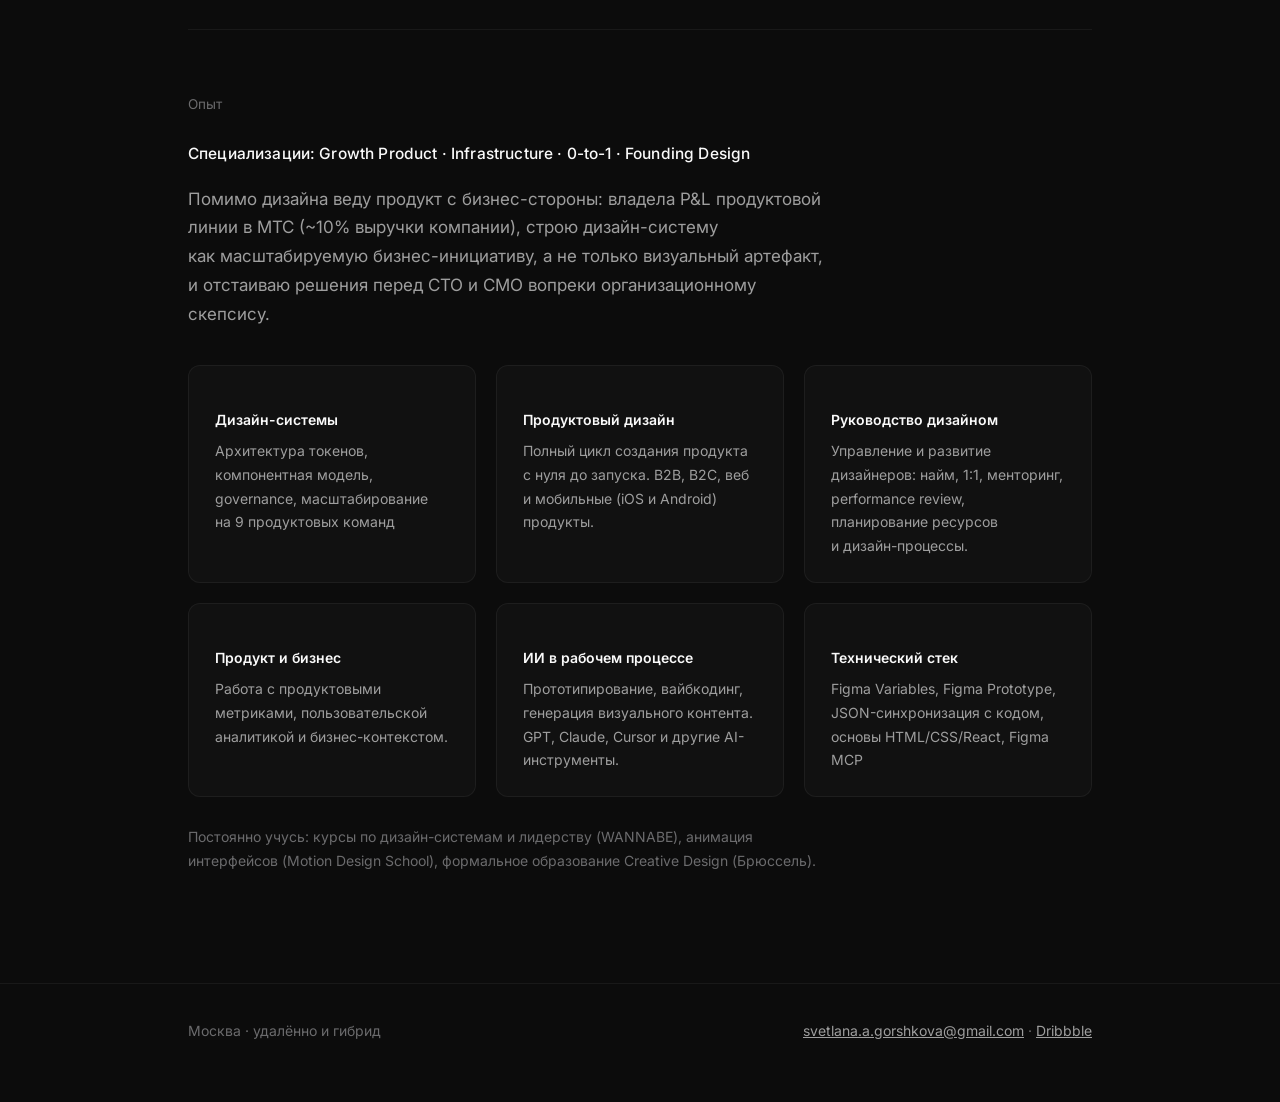
==== commit e6234cf7: "Update index.html" ====
--- a/index.html
+++ b/index.html
@@ -104,8 +104,8 @@
         <p>Работа с&nbsp;продуктовыми метриками, пользовательской аналитикой и&nbsp;бизнес-контекстом.</p>
       </div>
       <div data-enter data-delay="780">
-        <h4>ИИ и прототипирование</h4>
-        <p>Исследования и&nbsp;прототипирование с&nbsp;использованием ИИ, вайбкодинг, генерация визуального контента. GPT, Claude, Cursor и&nbsp;другие AI-инструменты.</p>
+        <h4>ИИ в рабочем процессе</h4>
+        <p>Прототипирование, вайбкодинг, генерация визуального контента. GPT, Claude, Cursor и&nbsp;другие AI-инструменты.</p>
       </div>
       <div data-enter data-delay="810">
         <h4>Технический стек</h4>
